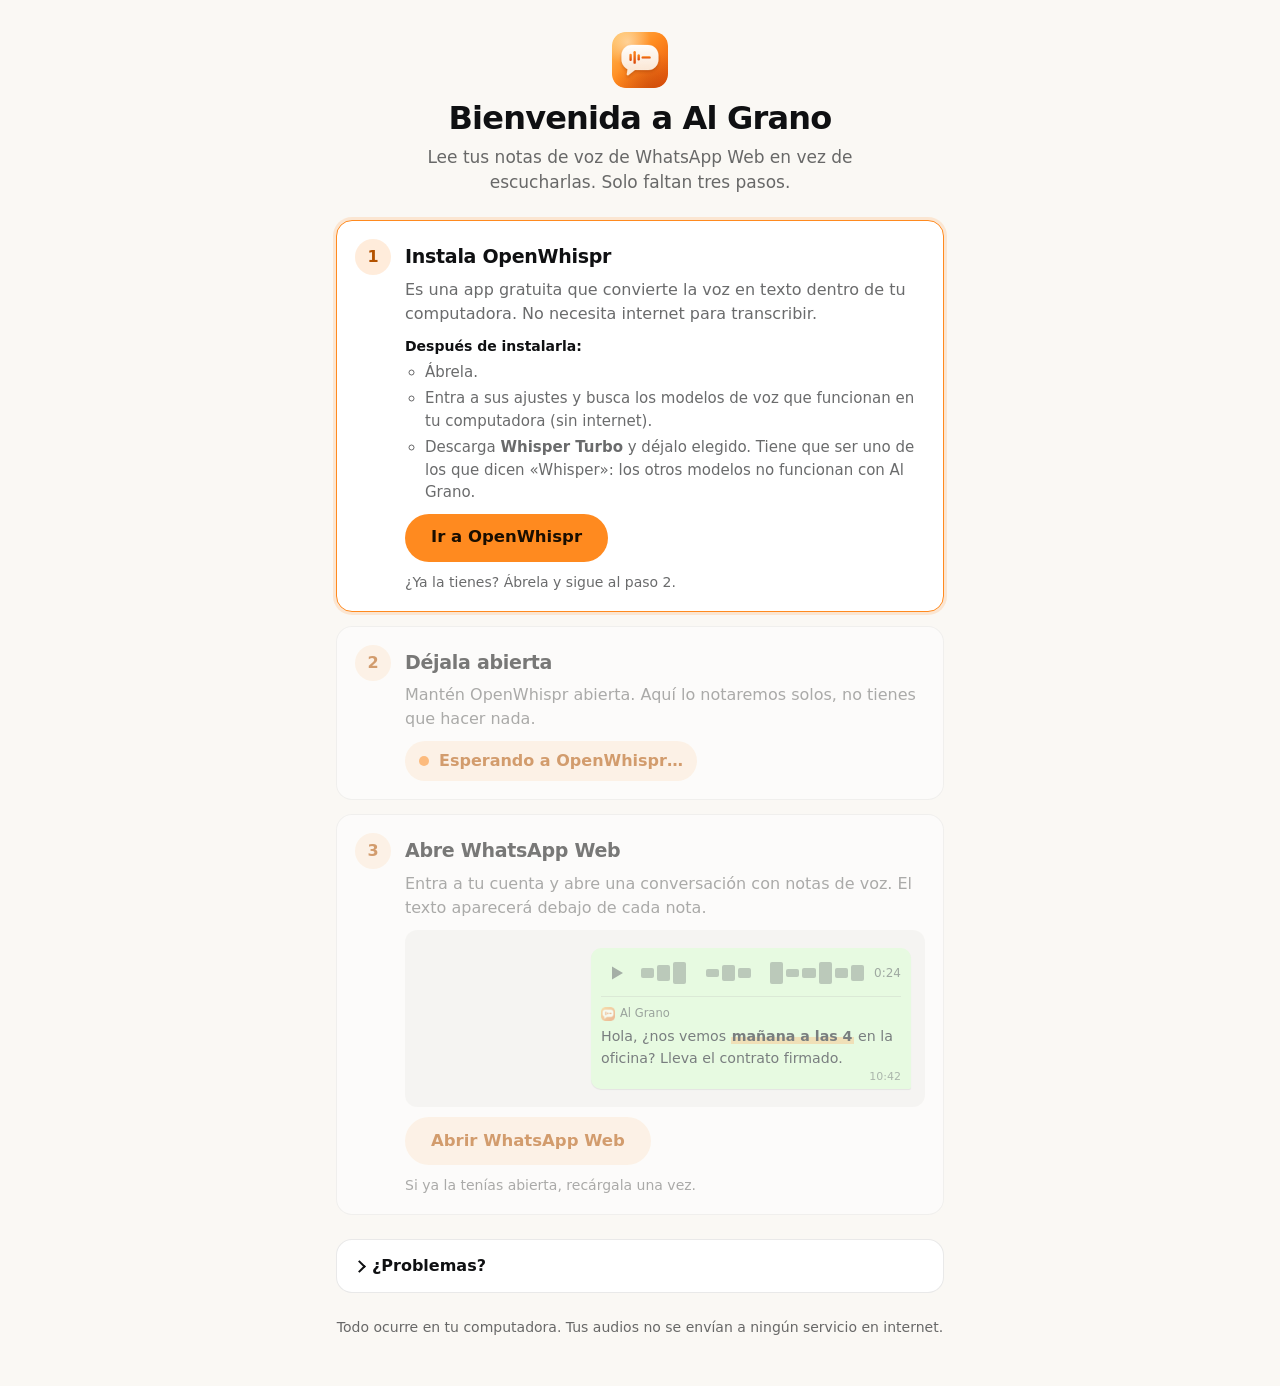
==== extension/bienvenida.html @ 85344f4d "1.4.0: fluidez, formato con listas y resúmenes, bienvenida para instalar - Una nota a la vez y prime" ====
<!doctype html>
<html lang="es">
<head>
<meta charset="utf-8">
<meta name="viewport" content="width=device-width, initial-scale=1">
<title>Bienvenida a Al Grano</title>
<link rel="icon" href="icons/icon32.png">
<link rel="stylesheet" href="bienvenida.css">
</head>
<body>
<main>
  <header class="hero">
    <img src="icons/logo.svg" width="56" height="56" alt="" class="logo">
    <h1>Bienvenida a Al Grano</h1>
    <p class="lead">Lee tus notas de voz de WhatsApp Web en vez de escucharlas. Solo faltan tres pasos.</p>
    <p id="resumen" class="resumen" role="status" aria-live="polite"></p>
  </header>

  <ol class="pasos">
    <li id="p1" class="paso" data-e="activo">
      <span class="num" aria-hidden="true"><b>1</b><svg viewBox="0 0 24 24"><path d="M5 12.5l4.5 4.5L19 7.5"/></svg></span>
      <div class="cuerpo">
        <h2>Instala OpenWhispr</h2>
        <p>Es una app gratuita que convierte la voz en texto dentro de tu computadora. No necesita internet para transcribir.</p>
        <div class="detalle">
          <p class="mini">Después de instalarla:</p>
          <ul>
            <li>Ábrela.</li>
            <li>Entra a sus ajustes y busca los modelos de voz que funcionan en tu computadora (sin internet).</li>
            <li>Descarga <strong>Whisper Turbo</strong> y déjalo elegido. Tiene que ser uno de los que dicen «Whisper»: los otros modelos no funcionan con Al Grano.</li>
          </ul>
        </div>
        <a class="boton grande" href="https://openwhispr.com" target="_blank" rel="noopener">Ir a OpenWhispr</a>
        <p class="nota">¿Ya la tienes? Ábrela y sigue al paso 2.</p>
      </div>
    </li>

    <li id="p2" class="paso" data-e="pendiente">
      <span class="num" aria-hidden="true"><b>2</b><svg viewBox="0 0 24 24"><path d="M5 12.5l4.5 4.5L19 7.5"/></svg></span>
      <div class="cuerpo">
        <h2>Déjala abierta</h2>
        <p id="p2-txt">Mantén OpenWhispr abierta. Aquí lo notaremos solos, no tienes que hacer nada.</p>
        <p id="p2-est" class="estado" role="status" aria-live="polite"><span class="punto"></span><span id="p2-est-t">Esperando a OpenWhispr…</span></p>
      </div>
    </li>

    <li id="p3" class="paso" data-e="pendiente">
      <span class="num" aria-hidden="true"><b>3</b><svg viewBox="0 0 24 24"><path d="M5 12.5l4.5 4.5L19 7.5"/></svg></span>
      <div class="cuerpo">
        <h2>Abre WhatsApp Web</h2>
        <p>Entra a tu cuenta y abre una conversación con notas de voz. El texto aparecerá debajo de cada nota.</p>
        <div class="demo" aria-hidden="true">
          <div class="burbuja">
            <div class="nota-voz">
              <span class="play"><svg viewBox="0 0 24 24"><path d="M8 5.5v13l11-6.5z"/></svg></span>
              <span class="onda"><i></i><i></i><i></i><i></i><i></i><i></i><i></i><i></i><i></i><i></i><i></i><i></i><i></i><i></i></span>
              <span class="dur">0:24</span>
            </div>
            <div class="ag">
              <div class="ag-cab"><img src="icons/icon16.png" width="14" height="14" alt=""> Al Grano</div>
              <p>Hola, ¿nos vemos <mark>mañana a las 4</mark> en la oficina? Lleva el contrato firmado.</p>
            </div>
            <span class="hora">10:42</span>
          </div>
        </div>
        <a class="boton grande" href="https://web.whatsapp.com" target="_blank" rel="noopener">Abrir WhatsApp Web</a>
        <p class="nota">Si ya la tenías abierta, recárgala una vez.</p>
      </div>
    </li>
  </ol>

  <details class="problemas">
    <summary>¿Problemas?</summary>
    <ul>
      <li><strong>No pasa del paso 2.</strong> Revisa que OpenWhispr esté abierta (busca su icono en la barra de arriba o de abajo). Si la acabas de abrir, espera unos segundos.</li>
      <li><strong>Está abierta y no la detecta.</strong> Ciérrala del todo y vuelve a abrirla. Luego pulsa «Buscar de nuevo» aquí abajo.</li>
      <li><strong>Las notas no se transcriben.</strong> Entra a los ajustes de OpenWhispr y confirma que el modelo elegido es uno «Whisper», por ejemplo Whisper Turbo.</li>
      <li><strong>No aparece el texto en WhatsApp.</strong> Recarga la página de WhatsApp Web (tecla F5, o Cmd + R en Mac).</li>
    </ul>
    <button type="button" id="reintentar" class="boton chico">Buscar de nuevo</button>
  </details>

  <footer>Todo ocurre en tu computadora. Tus audios no se envían a ningún servicio en internet.</footer>
</main>
<script src="bienvenida.js"></script>
</body>
</html>
---- extension/bienvenida.css ----
:root {
  --accent: #ff8a1f; --accent-hover: #f07400; --tint: rgba(255,138,31,.16);
  --paper: #faf8f4; --surface: #ffffff; --text: #0f1012; --muted: rgba(15,16,18,.62);
  --line: rgba(15,16,18,.09); --accent-ink: #b35200; --ok: #1f9d68; --ok-bg: rgba(46,182,125,.13);
  --on-accent: #1a0e00; --bubble: #d9fdd3; --bubble-text: #111b21;
  color-scheme: light dark;
}
@media (prefers-color-scheme: dark) {
  :root {
    --paper: #0f1012; --surface: #16181c; --text: #f4f2ee; --muted: rgba(244,242,238,.62);
    --line: rgba(255,255,255,.09); --accent-ink: #ffa04d; --ok: #3ccf91; --ok-bg: rgba(60,207,145,.14);
    --bubble: #005c4b; --bubble-text: #e9edef;
  }
}
* { box-sizing: border-box; }
html, body { margin: 0; }
body {
  background: var(--paper); color: var(--text);
  font: 16px/1.5 ui-sans-serif, -apple-system, "SF Pro Text", system-ui, sans-serif;
  -webkit-font-smoothing: antialiased;
}
main { max-width: 640px; margin: 0 auto; padding: 32px 16px 48px; display: grid; gap: 24px; }
:focus-visible { outline: 2px solid var(--accent); outline-offset: 3px; }

.hero { text-align: center; display: grid; justify-items: center; gap: 8px; }
.logo { border-radius: 14px; }
h1 { margin: 4px 0 0; font-size: clamp(24px, 6vw, 32px); font-weight: 680; letter-spacing: -0.025em; line-height: 1.15; }
.lead { margin: 0; max-width: 460px; color: var(--muted); font-size: 17px; }
.resumen { margin: 4px 0 0; min-height: 0; font-weight: 600; }
.resumen:empty { display: none; }
.resumen[data-s="ok"] { padding: 8px 16px; border-radius: 999px; background: var(--ok-bg); color: var(--ok); }

.pasos { list-style: none; margin: 0; padding: 0; display: grid; gap: 14px; }
.paso {
  display: flex; gap: 14px; padding: 18px; border-radius: 16px;
  background: var(--surface); border: 1px solid var(--line);
  transition: opacity .25s ease, border-color .25s ease, background-color .25s ease;
}
.paso[data-e="pendiente"] { opacity: .55; }
.paso[data-e="activo"] { border-color: var(--accent); box-shadow: 0 0 0 3px var(--tint); }
.paso[data-e="hecho"] { border-color: transparent; }
.paso[data-e="hecho"]:not(#p3) .detalle, .paso[data-e="hecho"]:not(#p3) .boton, .paso[data-e="hecho"]:not(#p3) .nota { display: none; }

.num {
  flex: none; position: relative; width: 36px; height: 36px; border-radius: 50%;
  display: grid; place-items: center; background: var(--tint); color: var(--accent-ink);
  font-weight: 700; font-size: 16px;
}
.num svg { position: absolute; inset: 8px; width: 20px; height: 20px; fill: none; stroke: #fff; stroke-width: 3; stroke-linecap: round; stroke-linejoin: round; opacity: 0; }
.paso[data-e="hecho"] .num { background: var(--ok); }
.paso[data-e="hecho"] .num b { opacity: 0; }
.paso[data-e="hecho"] .num svg { opacity: 1; }

.cuerpo { flex: 1; min-width: 0; display: grid; gap: 10px; justify-items: start; }
h2 { margin: 6px 0 0; font-size: 19px; font-weight: 650; letter-spacing: -0.015em; line-height: 1.2; }
.cuerpo p { margin: 0; color: var(--muted); }
.mini { font-weight: 600; color: var(--text) !important; font-size: 14px; }
.detalle ul { margin: 4px 0 0; padding-left: 20px; color: var(--muted); font-size: 15px; display: grid; gap: 4px; }
.nota { font-size: 14px; }

.boton {
  display: inline-flex; align-items: center; justify-content: center; text-decoration: none;
  border: 0; border-radius: 999px; background: var(--accent); color: var(--on-accent);
  font: inherit; font-weight: 650; cursor: pointer; transition: background-color .18s ease, transform .12s ease;
}
.boton:hover { background: var(--accent-hover); }
.boton:active { transform: scale(.98); }
.boton.grande { min-height: 48px; padding: 0 26px; font-size: 16.5px; }
.boton.chico { min-height: 38px; padding: 0 16px; font-size: 14.5px; background: var(--tint); color: var(--accent-ink); }
.boton.chico:hover { background: rgba(255,138,31,.28); }
.boton:disabled { opacity: .6; cursor: default; }
.paso[data-e="pendiente"] .boton { background: var(--tint); color: var(--accent-ink); }

.estado { display: inline-flex; align-items: center; gap: 10px; padding: 8px 14px; border-radius: 999px; background: var(--tint); color: var(--accent-ink) !important; font-weight: 600; }
.estado .punto { width: 10px; height: 10px; border-radius: 50%; background: var(--accent); animation: latir 1.2s ease-in-out infinite alternate; }
.estado[data-s="ok"] { background: var(--ok-bg); color: var(--ok) !important; }
.estado[data-s="ok"] .punto { background: var(--ok); animation: none; }
@keyframes latir { to { opacity: .3; transform: scale(.8); } }

/* mini demostración de WhatsApp */
.demo { width: 100%; padding: 18px 14px; border-radius: 12px; background: color-mix(in srgb, var(--text) 5%, transparent); display: flex; justify-content: flex-end; }
.burbuja { position: relative; width: min(100%, 320px); padding: 8px 10px 20px; border-radius: 10px 10px 2px 10px; background: var(--bubble); color: var(--bubble-text); box-shadow: 0 1px 1px rgba(0,0,0,.13); }
.nota-voz { display: flex; align-items: center; gap: 10px; padding: 2px 0 8px; }
.play { flex: none; width: 30px; height: 30px; display: grid; place-items: center; }
.play svg { width: 24px; height: 24px; fill: currentColor; opacity: .6; }
.onda { flex: 1; display: flex; align-items: center; gap: 3px; height: 26px; }
.onda i { flex: 1; min-width: 2px; border-radius: 2px; background: currentColor; opacity: .4; }
.onda i:nth-child(odd) { height: 40%; } .onda i:nth-child(3n) { height: 85%; } .onda i:nth-child(4n+2) { height: 60%; } .onda i:nth-child(5n) { height: 30%; }
.dur { font-size: 12px; opacity: .65; }
.ag { padding-top: 8px; border-top: 1px solid rgba(127,127,127,.25); font-size: 14.2px; line-height: 1.5; }
.ag p { margin: 0; color: inherit !important; }
.ag-cab { display: flex; align-items: center; gap: 5px; margin-bottom: 4px; font-size: 11.5px; font-weight: 500; opacity: .7; }
.ag mark { background: linear-gradient(transparent 55%, rgba(255,138,31,.42) 55%); color: inherit; font-weight: 600; padding: 0 1px; }
.hora { position: absolute; right: 10px; bottom: 4px; font-size: 11px; opacity: .55; }

.problemas { padding: 14px 18px; border-radius: 16px; border: 1px solid var(--line); background: var(--surface); }
.problemas summary { cursor: pointer; font-weight: 650; list-style: none; display: flex; align-items: center; gap: 8px; }
.problemas summary::-webkit-details-marker { display: none; }
.problemas summary::before { content: ""; width: 7px; height: 7px; border-right: 2px solid currentColor; border-bottom: 2px solid currentColor; transform: rotate(-45deg); transition: transform .2s ease; }
.problemas[open] summary::before { transform: rotate(45deg); }
.problemas ul { margin: 12px 0; padding: 0; list-style: none; display: grid; gap: 12px; color: var(--muted); font-size: 15px; }
.problemas strong { color: var(--text); display: block; }

footer { text-align: center; color: var(--muted); font-size: 14px; }

@media (max-width: 420px) {
  main { padding: 24px 12px 40px; }
  .paso { padding: 14px; gap: 10px; }
  .boton.grande { width: 100%; }
}
@media (prefers-reduced-motion: reduce) { * { transition: none !important; animation: none !important; } }
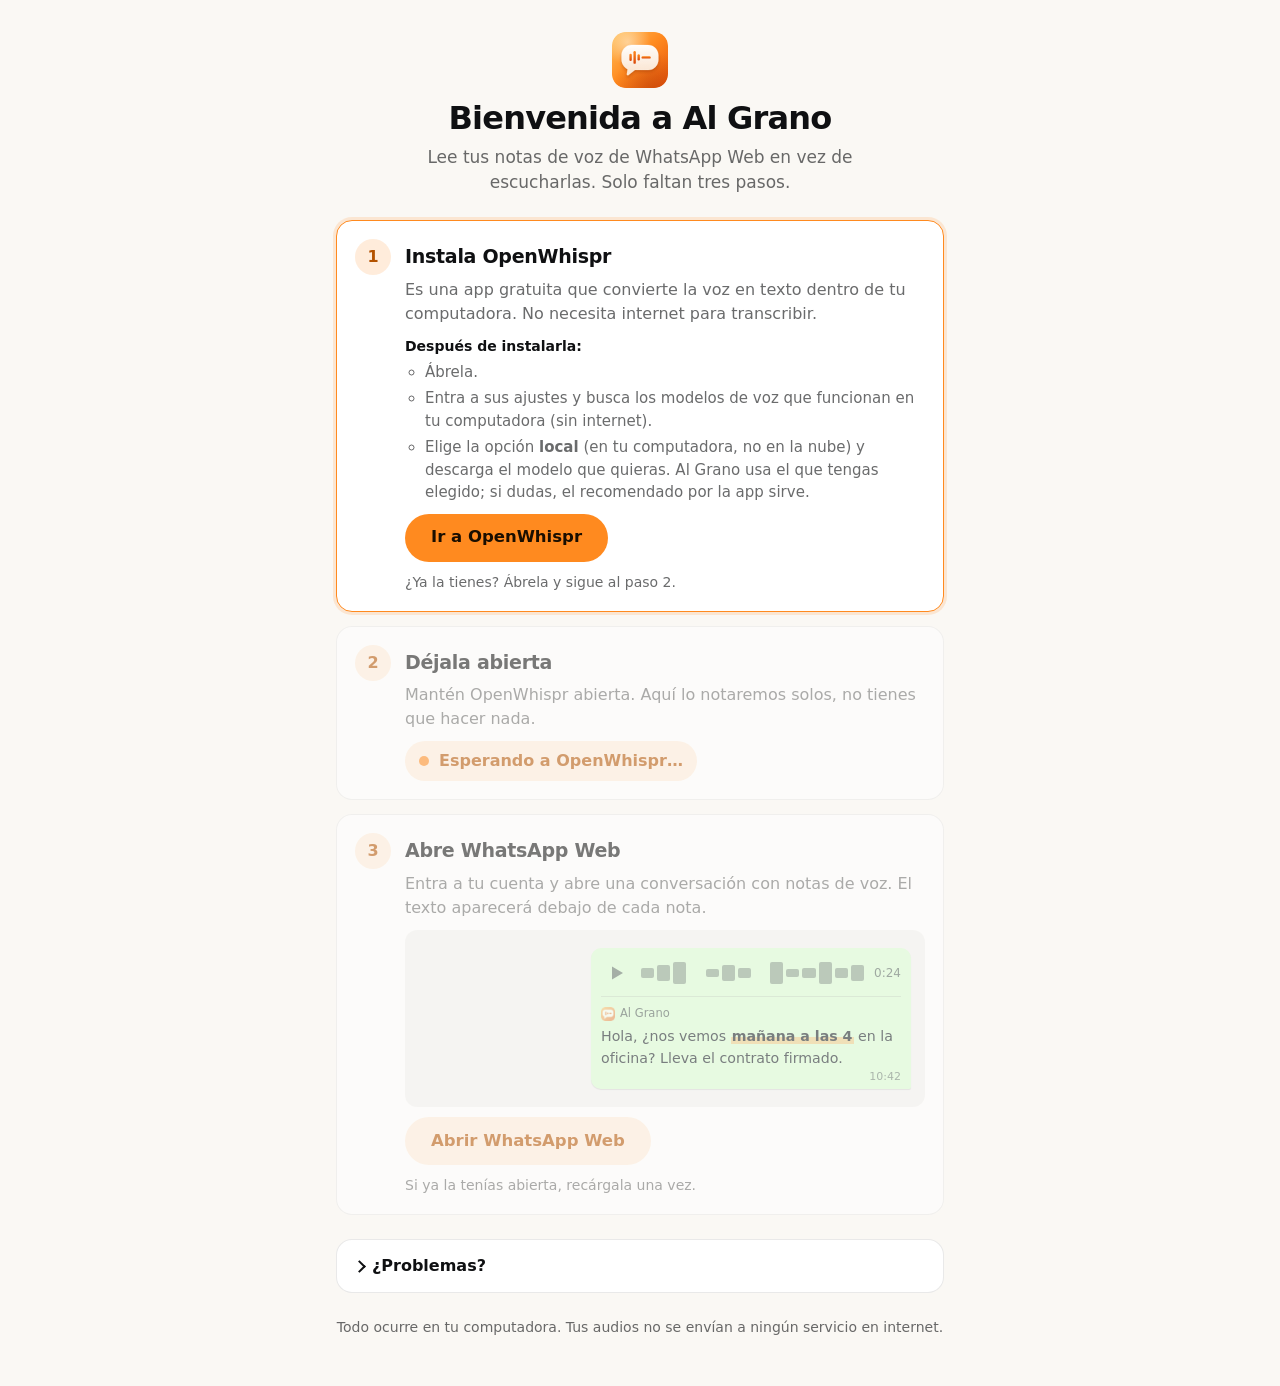
==== commit 9e70e6e2: "1.5.0: cualquier modelo local de OpenWhispr, caché por huella del audio, modo manual solo con botón " ====
--- a/extension/bienvenida.html
+++ b/extension/bienvenida.html
@@ -27,7 +27,7 @@
           <ul>
             <li>Ábrela.</li>
             <li>Entra a sus ajustes y busca los modelos de voz que funcionan en tu computadora (sin internet).</li>
-            <li>Descarga <strong>Whisper Turbo</strong> y déjalo elegido. Tiene que ser uno de los que dicen «Whisper»: los otros modelos no funcionan con Al Grano.</li>
+            <li>Elige la opción <strong>local</strong> (en tu computadora, no en la nube) y descarga el modelo que quieras. Al Grano usa el que tengas elegido; si dudas, el recomendado por la app sirve.</li>
           </ul>
         </div>
         <a class="boton grande" href="https://openwhispr.com" target="_blank" rel="noopener">Ir a OpenWhispr</a>
@@ -74,7 +74,7 @@
     <ul>
       <li><strong>No pasa del paso 2.</strong> Revisa que OpenWhispr esté abierta (busca su icono en la barra de arriba o de abajo). Si la acabas de abrir, espera unos segundos.</li>
       <li><strong>Está abierta y no la detecta.</strong> Ciérrala del todo y vuelve a abrirla. Luego pulsa «Buscar de nuevo» aquí abajo.</li>
-      <li><strong>Las notas no se transcriben.</strong> Entra a los ajustes de OpenWhispr y confirma que el modelo elegido es uno «Whisper», por ejemplo Whisper Turbo.</li>
+      <li><strong>Las notas no se transcriben.</strong> En los ajustes de OpenWhispr, confirma que elegiste un modelo <strong>local</strong> y que ya terminó de descargarse. Los modelos en la nube no se usan: Al Grano nunca envía tus audios fuera de tu computadora.</li>
       <li><strong>No aparece el texto en WhatsApp.</strong> Recarga la página de WhatsApp Web (tecla F5, o Cmd + R en Mac).</li>
     </ul>
     <button type="button" id="reintentar" class="boton chico">Buscar de nuevo</button>
